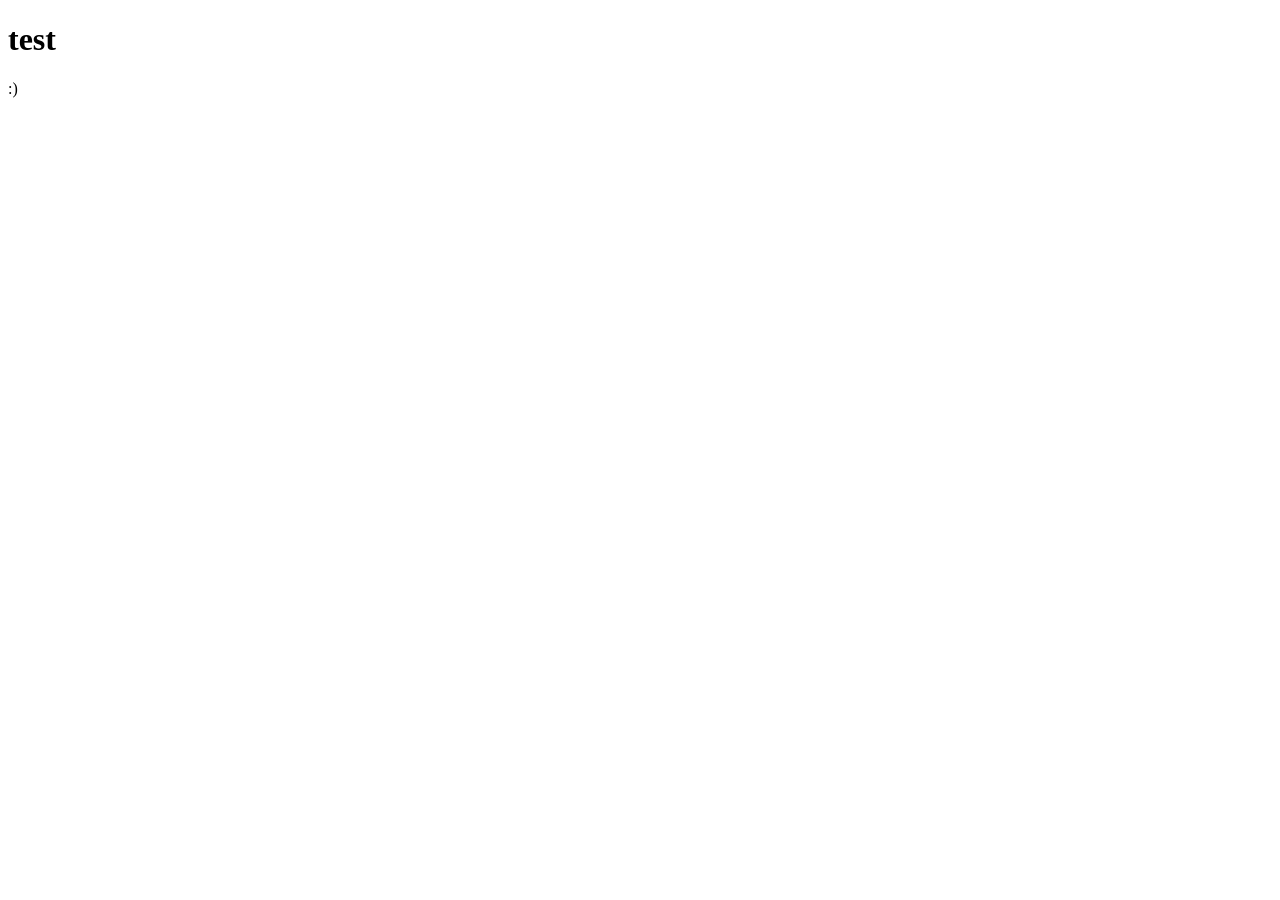
==== index.html @ 42441101 "test" ====
<!doctype html>
<html lang="en">
  <head>
    <meta charset="UTF-8" />
    <meta name="viewport" content="width=device-width, initial-scale=1.0" />
    <title>VOHUM</title>
  </head>
  <body>
    <div>
      <h1>test</h1>
      <p>:)</p>
    </div>
  </body>
</html>
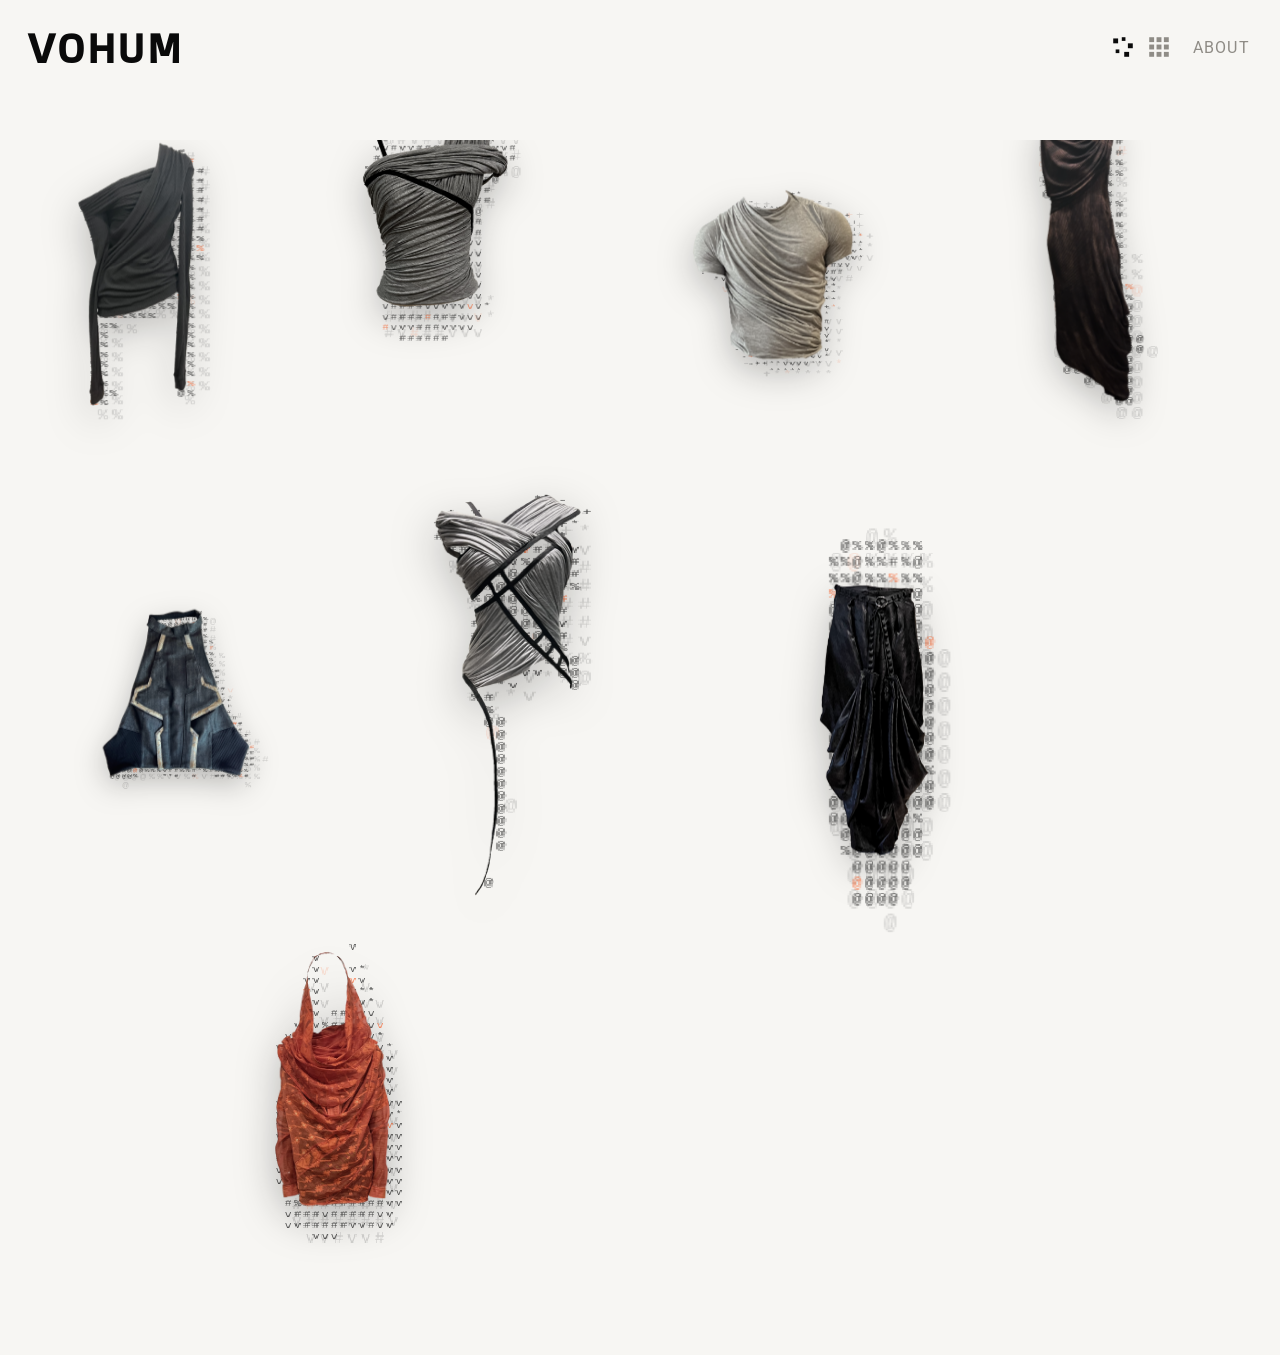
==== commit 5b2bcfde: "website  content" ====
--- a/index.html
+++ b/index.html
@@ -4,11 +4,138 @@
     <meta charset="UTF-8" />
     <meta name="viewport" content="width=device-width, initial-scale=1.0" />
     <title>VOHUM</title>
+    <link
+      rel="icon"
+      href="data:image/svg+xml,%3Csvg xmlns='http://www.w3.org/2000/svg' viewBox='0 0 100 100'%3E%3Crect width='100' height='100' fill='%230a0a0a'/%3E%3Ctext x='50' y='68' font-family='Roboto, Arial, sans-serif' font-size='60' font-weight='900' fill='%23f7f6f3' text-anchor='middle'%3EV%3C/text%3E%3C/svg%3E"
+    />
+    <link rel="preconnect" href="https://fonts.googleapis.com" />
+    <link rel="preconnect" href="https://fonts.gstatic.com" crossorigin />
+    <link
+      rel="preload"
+      as="style"
+      href="https://fonts.googleapis.com/css2?family=Doppio+One&family=Roboto:wght@300;400;500;700;900&display=block"
+    />
+    <link
+      href="https://fonts.googleapis.com/css2?family=Doppio+One&family=Roboto:wght@300;400;500;700;900&display=block"
+      rel="stylesheet"
+    />
+    <link rel="stylesheet" href="css/style.css" />
+    <script type="importmap">
+      {
+        "imports": {
+          "three": "https://cdn.jsdelivr.net/npm/three@0.160.0/build/three.module.js",
+          "three/addons/": "https://cdn.jsdelivr.net/npm/three@0.160.0/examples/jsm/"
+        }
+      }
+    </script>
   </head>
   <body>
-    <div>
-      <h1>test</h1>
-      <p>:)</p>
+    <header class="site-header">
+      <h1 class="site-title">VOHUM</h1>
+      <div class="header-controls">
+        <div class="view-toggle" id="viewToggle" role="group" aria-label="View">
+          <button
+            type="button"
+            class="toggle-option active"
+            data-view="spatial"
+            aria-label="Spatial view"
+          >
+            <svg viewBox="0 0 18 18" width="16" height="16" aria-hidden="true">
+              <rect x="1" y="2" width="4" height="4"></rect>
+              <rect x="8" y="1" width="3" height="3"></rect>
+              <rect x="13" y="6" width="4" height="4"></rect>
+              <rect x="3" y="11" width="3" height="3"></rect>
+              <rect x="10" y="13" width="4" height="4"></rect>
+            </svg>
+          </button>
+          <button
+            type="button"
+            class="toggle-option"
+            data-view="grid"
+            aria-label="Grid view"
+          >
+            <svg viewBox="0 0 18 18" width="16" height="16" aria-hidden="true">
+              <rect x="1" y="1" width="4" height="4"></rect>
+              <rect x="7" y="1" width="4" height="4"></rect>
+              <rect x="13" y="1" width="4" height="4"></rect>
+              <rect x="1" y="7" width="4" height="4"></rect>
+              <rect x="7" y="7" width="4" height="4"></rect>
+              <rect x="13" y="7" width="4" height="4"></rect>
+              <rect x="1" y="13" width="4" height="4"></rect>
+              <rect x="7" y="13" width="4" height="4"></rect>
+              <rect x="13" y="13" width="4" height="4"></rect>
+            </svg>
+          </button>
+        </div>
+        <a class="menu-btn" id="menuBtn" href="about.html">About</a>
+      </div>
+    </header>
+
+    <main>
+      <section
+        id="spatialView"
+        class="view spatial-view active"
+        aria-label="Collection, spatial view"
+      >
+        <div class="spatial-canvas" id="spatialCanvas"></div>
+        <!-- FX toggle disabled while we're only using FX02 (Sphere) — FX01
+             (Orbit) is still implemented in js/layouts.js, just not exposed.
+        <div class="fx-switcher" id="fxSwitcher">
+          <span class="fx-label">FX</span>
+          <button type="button" class="fx-btn active" data-fx="0">01</button>
+          <button type="button" class="fx-btn" data-fx="1">02</button>
+        </div>
+        -->
+      </section>
+
+      <section
+        id="gridView"
+        class="view grid-view"
+        aria-label="Collection, grid view"
+      >
+        <div class="grid-canvas" id="gridCanvas"></div>
+      </section>
+    </main>
+
+    <div class="modal-overlay" id="itemModal">
+      <div class="modal" id="modalDialog" role="dialog" aria-modal="true">
+        <button
+          type="button"
+          class="modal-close"
+          id="modalClose"
+          aria-label="Close"
+        >
+          &times;
+        </button>
+        <div class="modal-image-wrap">
+          <button
+            type="button"
+            class="modal-nav modal-nav-prev"
+            id="modalPrev"
+            aria-label="Previous image"
+          >
+            &lsaquo;
+          </button>
+          <img id="modalImage" src="" alt="" />
+          <button
+            type="button"
+            class="modal-nav modal-nav-next"
+            id="modalNext"
+            aria-label="Next image"
+          >
+            &rsaquo;
+          </button>
+          <div class="modal-dots" id="modalDots"></div>
+        </div>
+        <div class="modal-info">
+          <p class="sold-out-note">Contact for availability</p>
+        </div>
+      </div>
     </div>
+
+    <script src="js/data.js"></script>
+    <script src="js/effects.js"></script>
+    <script src="js/layouts.js"></script>
+    <script src="js/main.js"></script>
   </body>
 </html>
--- a/css/style.css
+++ b/css/style.css
@@ -0,0 +1,525 @@
+:root {
+  --c-black: #0a0a0a;
+  --c-white: #f7f6f3;
+  --c-grey: #8f8c86;
+  --c-grey-dark: #3d3b38;
+  --c-grey-light: #d9d6cf;
+  --c-orange: #892b1f;
+
+  --font-ui: "Roboto", -apple-system, BlinkMacSystemFont, sans-serif;
+  --font-title: "Doppio One", -apple-system, BlinkMacSystemFont, sans-serif;
+}
+
+* { box-sizing: border-box; }
+
+html, body {
+  margin: 0;
+  padding: 0;
+}
+
+body {
+  background: var(--c-white);
+  color: var(--c-black);
+  font-family: var(--font-ui);
+  overflow-x: hidden;
+  -webkit-font-smoothing: antialiased;
+}
+
+body.modal-open { overflow: hidden; }
+
+button { font-family: inherit; }
+
+img { max-width: 100%; }
+
+/* ---------- Header ---------- */
+
+.site-header {
+  position: fixed;
+  inset: 0 0 auto 0;
+  z-index: 50;
+  display: flex;
+  justify-content: space-between;
+  align-items: flex-start;
+  padding: clamp(16px, 3vw, 28px);
+  pointer-events: none;
+}
+
+.site-title {
+  margin: 0;
+  font-family: var(--font-title);
+  font-size: clamp(26px, 6vw, 40px);
+  font-weight: 700;
+  letter-spacing: 0.07em;
+  line-height: 1;
+  pointer-events: auto;
+}
+
+.header-controls {
+  display: flex;
+  align-items: center;
+  gap: clamp(10px, 2vw, 18px);
+  pointer-events: auto;
+}
+
+.view-toggle {
+  display: flex;
+  gap: 8px;
+  background: none;
+  border: none;
+  padding: 0;
+  cursor: pointer;
+}
+
+.toggle-option {
+  display: flex;
+  align-items: center;
+  padding: 8px 3px;
+  background: none;
+  border: none;
+  color: var(--c-grey);
+  cursor: pointer;
+  transition: color 0.2s ease;
+}
+
+.toggle-option svg { fill: currentColor; width: 22px; height: 22px; }
+
+.toggle-option.active { color: var(--c-black); }
+.toggle-option:hover { color: var(--c-orange); }
+/* .active and :hover carry equal specificity, so when both apply at once
+   (e.g. a touch device "sticking" :hover after the tap that set .active)
+   the one declared later in the file wins — :hover was winning, showing
+   orange on the just-selected icon instead of black. This one's more
+   specific than either alone, so active always wins over a stuck hover. */
+.toggle-option.active:hover { color: var(--c-black); }
+
+.menu-btn {
+  background: none;
+  border: none;
+  font-size: 16px;
+  letter-spacing: 0.08em;
+  text-transform: uppercase;
+  text-decoration: none;
+  color: var(--c-grey);
+  cursor: pointer;
+  padding: 7px 2px;
+}
+
+.menu-btn:hover { color: var(--c-orange); }
+
+/* ---------- Views ---------- */
+
+.view { display: none; }
+.view.active { display: block; }
+
+.spatial-view {
+  padding-top: clamp(96px, 15vw, 140px);
+}
+
+.spatial-canvas {
+  position: relative;
+  width: 100%;
+  max-width: 1600px;
+  margin: 0 auto;
+  min-height: clamp(950px, 135vh, 1500px);
+  /* Clip here so an edge-positioned, zoomed-in look (--img-scale > 1,
+     which widens its box — see .spatial-item) can never push past the
+     viewport edge and trigger the iOS drift bug described above. */
+  overflow-x: hidden;
+}
+
+.grid-view {
+  padding-top: clamp(96px, 15vw, 140px);
+  padding-bottom: 60px;
+  max-width: 1020px;
+  margin: 0 auto;
+  /* A scaled-up look (--img-scale > 1) overflows its grid cell via plain
+     content transform (see .grid-item .item-image) — clip here so that
+     can never push the page wider than the viewport and trigger the iOS
+     drift bug described on .spatial-canvas above. */
+  overflow-x: hidden;
+}
+
+.grid-canvas {
+  display: grid;
+  grid-template-columns: repeat(4, 1fr);
+  gap: clamp(14px, 2.4vw, 30px);
+  padding: 0 clamp(16px, 3vw, 32px);
+}
+
+@media (max-width: 900px) {
+  .grid-canvas { grid-template-columns: repeat(3, 1fr); }
+}
+
+@media (max-width: 620px) {
+  .grid-canvas { grid-template-columns: repeat(2, 1fr); gap: 12px; }
+}
+
+@media (max-width: 480px) {
+  /* Two columns reads too cramped on phones — one look per row instead.
+     A flex column (not a grid row-track) so each item takes exactly the
+     vertical space its own rendered size needs — a scaled-up look pushes
+     the next item further down, rather than every row being forced to
+     the same height with visually uneven gaps between differently-sized
+     looks. */
+  .grid-canvas {
+    display: flex;
+    flex-direction: column;
+    align-items: center;
+    max-width: 320px;
+    margin: 0 auto;
+    gap: 28px;
+  }
+
+  /* For the flex column above to actually space items by their real
+     rendered height, each item's own BOX needs to grow with --img-scale
+     (same idea as .spatial-item) instead of just visually overflowing it
+     via transform — a transform-only overflow doesn't push flex
+     siblings apart. */
+  .grid-item { width: min(calc(100vw - 40px), calc(100% * max(1, var(--img-scale, 1)))); }
+  .grid-item .item-image { transform: scale(min(1, var(--img-scale, 1))); }
+  .grid-item.is-hovering .item-image,
+  .grid-item .item-hit:focus-visible .item-image {
+    transform: scale(calc(1.015 * min(1, var(--img-scale, 1))));
+  }
+}
+
+/* ---------- Shared item chrome ---------- */
+
+.item-hit {
+  display: block;
+  width: 100%;
+  background: none;
+  border: none;
+  padding: 0;
+  cursor: default;
+  text-align: left;
+  position: relative;
+  z-index: 3;
+}
+
+/* Pointer only shows over the item once the alpha hit-test (main.js)
+   confirms the cursor is over real pixels, not transparent padding. */
+.spatial-item.is-hovering .item-hit,
+.grid-item.is-hovering .item-hit,
+.item-hit:focus-visible {
+  cursor: pointer;
+}
+
+.item-image {
+  width: 100%;
+  display: block;
+  aspect-ratio: 3 / 4;
+  object-fit: contain;
+  background: transparent;
+  transform: scale(var(--img-scale, 1));
+  transition: transform 0.3s ease, filter 0.3s ease;
+}
+
+/* ---------- Grid view items ---------- */
+
+.grid-item .item-image {
+  filter: grayscale(0.2) saturate(var(--img-saturation, 1));
+}
+.grid-item.is-hovering .item-image,
+.grid-item .item-hit:focus-visible .item-image {
+  filter: grayscale(0) saturate(var(--img-saturation, 1));
+  transform: scale(calc(1.015 * var(--img-scale, 1)));
+}
+
+/* ---------- Spatial view items ---------- */
+
+.spatial-item {
+  position: absolute;
+  left: var(--left);
+  top: var(--top);
+  /* Grows past the base size for any look tuned above 1x, so the zoomed
+     content (object-fit:contain, unscaled beyond 1x here — see override
+     below) has room and is never pushed out of frame near the viewport
+     edge. Grid view doesn't have this risk, so it keeps plain content
+     scaling above (uniform cell size). */
+  width: calc(clamp(112px, 19vw, 230px) * max(1, var(--img-scale, 1)));
+  transform: translate(-50%, -50%) scale(var(--scale));
+}
+
+.spatial-item .item-image {
+  filter: drop-shadow(0 14px 20px rgba(10, 10, 10, 0.28)) saturate(var(--img-saturation, 1));
+  transform: scale(min(1, var(--img-scale, 1)));
+}
+
+.spatial-item.is-hovering .item-image,
+.spatial-item .item-hit:focus-visible .item-image {
+  transform: scale(calc(1.03 * min(1, var(--img-scale, 1))));
+}
+
+/* ---------- Sphere layout (FX 02) ---------- */
+
+.spatial-view { position: relative; }
+
+.sphere-stage {
+  position: fixed;
+  inset: 0;
+  z-index: 5;
+  overflow: hidden;
+  cursor: grab;
+}
+
+.sphere-stage.dragging { cursor: grabbing; }
+
+.spatial-item.in-sphere {
+  position: static;
+  left: auto;
+  top: auto;
+  transform: none;
+}
+
+/* In the sphere, the item's own bounding box (item-hit) sits on top of
+   the true background over its transparent padding too — without this,
+   that padding would show the browser's plain default arrow instead of
+   the drag cursor the empty space around it has. Only an actual solid
+   pixel (is-hovering, alpha-gated in main.js) should read as selectable. */
+.spatial-item.in-sphere .item-hit { cursor: grab; }
+.spatial-item.in-sphere.is-hovering .item-hit,
+.spatial-item.in-sphere .item-hit:focus-visible {
+  cursor: pointer;
+}
+
+.spatial-item.in-sphere.is-hovering .item-image,
+.spatial-item.in-sphere .item-hit:focus-visible .item-image {
+  transform: scale(calc(1.4 * min(1, var(--img-scale, 1))));
+}
+
+.ghost-layer {
+  position: absolute;
+  inset: 0;
+  pointer-events: none;
+  will-change: transform;
+}
+
+/* Opacity of the far/near ghost layers = VOHUM.TUNING.MIN_DARKNESS /
+   MAX_DARKNESS, pushed into these custom properties at startup. */
+.ghost-far { z-index: 1; opacity: var(--ghost-far-opacity, 0.3); }
+.ghost-near { z-index: 2; opacity: var(--ghost-near-opacity, 0.55); }
+
+.ghost-canvas {
+  display: block;
+  width: 100%;
+  height: 100%;
+  /* The canvas is drawn small (one pixel per character cell, ~4-10px)
+     then CSS-stretched to fill the item — without this, the browser's
+     default smooth/bilinear upscaling blurs every character edge into
+     mush. Nearest-neighbor scaling keeps them crisp. */
+  image-rendering: -webkit-optimize-contrast;
+  image-rendering: -moz-crisp-edges;
+  image-rendering: pixelated;
+  animation-name: ghostGlitch;
+  animation-duration: var(--glitch-dur, 7s);
+  animation-delay: var(--glitch-delay, 0s);
+  animation-iteration-count: infinite;
+  animation-timing-function: steps(1, end);
+}
+
+/* VOHUM.TUNING.GLITCH_FREQUENCY: 0 — main.js flags the item, this stops
+   the animation outright rather than computing an infinite duration. */
+.spatial-item.no-glitch .ghost-canvas { animation: none; }
+
+@keyframes ghostGlitch {
+  0%, 88%, 100% { clip-path: inset(0 0 0 0); transform: translateX(0); filter: none; }
+  89% { clip-path: inset(8% 0 62% 0); transform: translateX(6px); }
+  90% { clip-path: inset(55% 0 15% 0); transform: translateX(-6px); filter: hue-rotate(25deg); }
+  91% { clip-path: inset(20% 0 44% 0); transform: translateX(4px); }
+  92% { clip-path: inset(0 0 0 0); transform: translateX(0); filter: none; }
+}
+
+/* ---------- FX switcher (spatial view only) ---------- */
+
+.fx-switcher {
+  position: fixed;
+  left: 18px;
+  bottom: 18px;
+  z-index: 60;
+  display: flex;
+  align-items: center;
+  gap: 10px;
+}
+
+.fx-label {
+  font-size: 9px;
+  letter-spacing: 0.14em;
+  color: var(--c-grey);
+  margin-right: 2px;
+}
+
+.fx-btn {
+  font-size: 10px;
+  letter-spacing: 0.04em;
+  background: none;
+  border: none;
+  color: var(--c-grey);
+  padding: 3px 2px;
+  cursor: pointer;
+}
+
+.fx-btn.active { color: var(--c-black); }
+.fx-btn:hover { color: var(--c-orange); }
+
+/* ---------- Modals ---------- */
+
+.modal-overlay {
+  position: fixed;
+  inset: 0;
+  background: rgba(10, 10, 10, 0.84);
+  display: flex;
+  align-items: center;
+  justify-content: center;
+  padding: 20px;
+  z-index: 200;
+  opacity: 0;
+  pointer-events: none;
+  transition: opacity 0.25s ease;
+}
+
+.modal-overlay.open { opacity: 1; pointer-events: auto; }
+
+.modal {
+  background: var(--c-white);
+  width: 100%;
+  max-width: 620px;
+  max-height: 92vh;
+  overflow: hidden;
+  position: relative;
+  padding: clamp(22px, 4vw, 44px);
+  display: flex;
+  flex-direction: column;
+  align-items: center;
+  gap: 20px;
+}
+
+.modal-image-wrap {
+  /* Bound width by a HEIGHT budget (viewport minus modal chrome), not just
+     by the modal's own max-width, so the 3:4 image's implied height can
+     never push the modal past the viewport and force a scrollbar. */
+  width: min(100%, calc((100vh - 200px) * 3 / 4));
+  margin: 0 auto;
+  position: relative;
+}
+
+.modal-image-wrap img {
+  width: 100%;
+  display: block;
+  aspect-ratio: 3 / 4;
+  object-fit: contain;
+  background: transparent;
+}
+
+.modal-nav {
+  position: absolute;
+  top: 50%;
+  transform: translateY(-50%);
+  border: none;
+  background: none;
+  color: var(--c-black);
+  font-size: 26px;
+  line-height: 1;
+  padding: 4px 8px;
+  cursor: pointer;
+  z-index: 2;
+}
+
+.modal-nav:hover { color: var(--c-orange); }
+.modal-nav-prev { left: -6px; }
+.modal-nav-next { right: -6px; }
+
+.modal-dots {
+  display: flex;
+  justify-content: center;
+  gap: 12px;
+  margin-top: 10px;
+}
+
+.modal-dot {
+  font-size: 22px;
+  line-height: 1;
+  border: none;
+  background: none;
+  color: var(--c-grey-light);
+  padding: 4px;
+  cursor: pointer;
+}
+
+.modal-dot::before { content: "\2022"; }
+.modal-dot.active { color: var(--c-black); }
+
+.modal-info {
+  display: flex;
+  flex-direction: column;
+  align-items: center;
+  text-align: center;
+  gap: 10px;
+}
+
+.modal-info p {
+  margin: 0;
+  color: var(--c-grey-dark);
+  line-height: 1.65;
+  font-size: 14px;
+}
+
+.sold-out-note {
+  color: var(--c-grey) !important;
+  font-weight: 400;
+  letter-spacing: 0.06em;
+  text-transform: uppercase;
+  font-size: 11px !important;
+}
+
+.modal-close {
+  position: absolute;
+  top: 14px;
+  right: 14px;
+  border: none;
+  background: none;
+  font-size: 26px;
+  line-height: 1;
+  padding: 4px 8px;
+  cursor: pointer;
+  color: var(--c-black);
+  /* Without this, .modal-image-wrap (a later sibling, so it paints on
+     top by default) can visually and functionally cover this corner on
+     narrow/mobile modals where the image spans close to full width —
+     the tap lands on the image, not the button underneath it. */
+  z-index: 3;
+}
+
+.modal-close:hover { color: var(--c-orange); }
+
+/* ---------- Small screens ---------- */
+
+@media (max-width: 620px) {
+  /* This width only actually governs FX01 (Orbit) — FX02 (Sphere) sets
+     its own inline px width in JS, which wins over this. Orbit positions
+     itself dynamically (see js/layouts.js), so it isn't tied to any fixed
+     layout that would collide at a larger size. */
+  .spatial-item { width: calc(clamp(110px, 27vw, 190px) * max(1, var(--img-scale, 1))); }
+  .spatial-canvas { min-height: clamp(1050px, 150vh, 1600px); }
+}
+
+@media (max-width: 480px) {
+  /* About/FW26 stays pinned top-right, level with VOHUM; the view-toggle
+     icons stack below it instead of sharing a row. Previously both sat
+     in one un-wrapped flex row, so which icon was active (a plain color
+     change, no size change) could still nudge the row's total width by a
+     fraction of a pixel and visibly shift About sideways. A column with
+     About first removes that coupling entirely — nothing about the
+     toggle's state can move it now. */
+  .header-controls { flex-direction: column; align-items: flex-end; gap: 6px; }
+  .menu-btn { order: -1; }
+  .view-toggle { gap: 5px; }
+  .toggle-option { padding: 4px 1px; }
+  .toggle-option svg { width: 13px; height: 13px; }
+  .menu-btn { font-size: 9px; letter-spacing: 0.08em; padding: 4px 1px; }
+  .fx-switcher { left: 10px; bottom: 10px; }
+}
+
+@media (max-width: 420px) {
+  .spatial-item { width: calc(clamp(96px, 26vw, 160px) * max(1, var(--img-scale, 1))); }
+}
